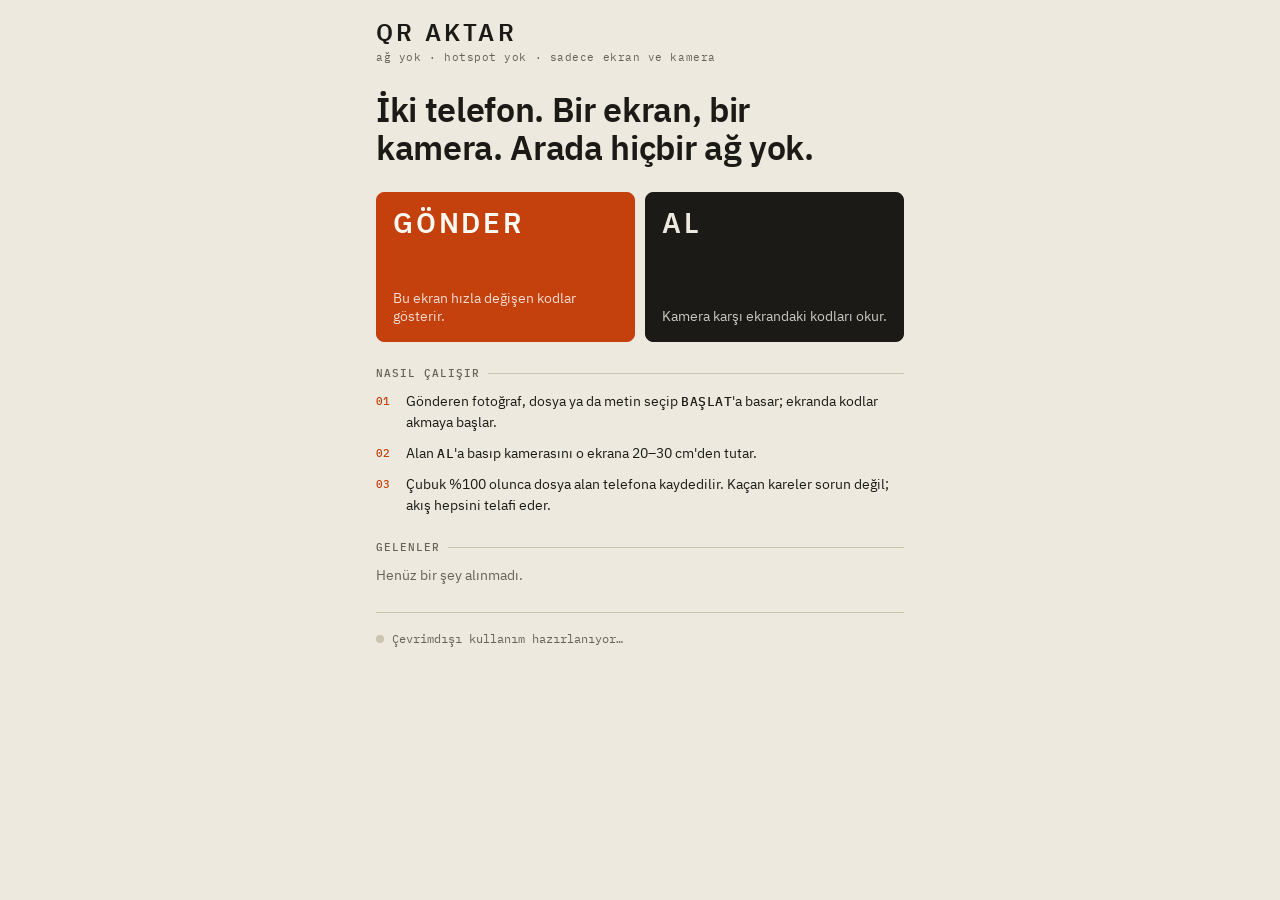
==== index.html @ 80747337 "QR Aktar: ekrandan kameraya, agsiz dosya ve fotograf aktarimi Fountain (LT) kodlama, Base45 ile QR a" ====
<!doctype html>
<html lang="tr">
<head>
<meta charset="utf-8">
<meta name="viewport" content="width=device-width, initial-scale=1, viewport-fit=cover">
<meta http-equiv="Content-Security-Policy" content="default-src 'self'; script-src 'self'; style-src 'self'; img-src 'self' blob: data:; media-src 'self' blob:; connect-src 'self' blob:; object-src 'none'; base-uri 'none'">
<title>QR Aktar</title>
<meta name="description" content="Ağ, hotspot ya da Bluetooth olmadan; yalnızca ekran ve kamerayla dosya ve fotoğraf aktarımı.">
<meta name="theme-color" content="#EDE9DE" media="(prefers-color-scheme: light)">
<meta name="theme-color" content="#131410" media="(prefers-color-scheme: dark)">
<meta name="mobile-web-app-capable" content="yes">
<meta name="apple-mobile-web-app-capable" content="yes">
<meta name="apple-mobile-web-app-title" content="QR Aktar">
<link rel="manifest" href="manifest.webmanifest">
<link rel="icon" href="icons/icon.svg" type="image/svg+xml">
<link rel="apple-touch-icon" href="icons/apple-touch-icon.png">
<link rel="stylesheet" href="style.css">
</head>
<body>

<svg class="sprite" aria-hidden="true" focusable="false">
  <symbol id="i-back" viewBox="0 0 24 24"><path d="M15 5l-7 7 7 7"/></symbol>
  <symbol id="i-close" viewBox="0 0 24 24"><path d="M6 6l12 12M18 6L6 18"/></symbol>
  <symbol id="i-photo" viewBox="0 0 24 24"><rect x="3" y="5" width="18" height="14" rx="2"/><circle cx="9" cy="10" r="1.8"/><path d="M21 16l-5-5-8 8"/></symbol>
  <symbol id="i-file" viewBox="0 0 24 24"><path d="M14 3H7a2 2 0 0 0-2 2v14a2 2 0 0 0 2 2h10a2 2 0 0 0 2-2V8z"/><path d="M14 3v5h5"/></symbol>
  <symbol id="i-trash" viewBox="0 0 24 24"><path d="M4 7h16M10 11v6M14 11v6M6 7l1 13h10l1-13M9 7V4h6v3"/></symbol>
</svg>

<!-- ANA SAYFA -->
<main class="view page" id="v-home">
  <header class="top">
    <div class="mark"><span class="mark-name">QR AKTAR</span><span class="mark-sub">ağ yok · hotspot yok · sadece ekran ve kamera</span></div>
  </header>

  <h1 class="hero">İki telefon. Bir ekran, bir kamera. Arada hiçbir ağ yok.</h1>

  <div class="modes">
    <button class="mode" id="go-send" type="button">
      <span class="mode-t">GÖNDER</span>
      <span class="mode-d">Bu ekran hızla değişen kodlar gösterir.</span>
    </button>
    <button class="mode mode-alt" id="go-recv" type="button">
      <span class="mode-t">AL</span>
      <span class="mode-d">Kamera karşı ekrandaki kodları okur.</span>
    </button>
  </div>

  <section class="block">
    <h2 class="label">Nasıl çalışır</h2>
    <ol class="steps">
      <li>Gönderen fotoğraf, dosya ya da metin seçip <b>BAŞLAT</b>'a basar; ekranda kodlar akmaya başlar.</li>
      <li>Alan <b>AL</b>'a basıp kamerasını o ekrana 20–30 cm'den tutar.</li>
      <li>Çubuk %100 olunca dosya alan telefona kaydedilir. Kaçan kareler sorun değil; akış hepsini telafi eder.</li>
    </ol>
  </section>

  <section class="block">
    <h2 class="label">Gelenler</h2>
    <ul class="items" id="items"></ul>
  </section>

  <footer class="foot-note">
    <p class="state" id="offline-state"><i class="led"></i><span>Çevrimdışı kullanım hazırlanıyor…</span></p>
    <button class="btn btn-sm" id="install" type="button" hidden>UYGULAMA OLARAK KUR</button>
    <p class="note" id="ios-hint" hidden>iPhone'da kurmak için: Safari'de Paylaş → “Ana Ekrana Ekle”.</p>
  </footer>
</main>

<!-- GÖNDERME HAZIRLIĞI -->
<main class="view page" id="v-setup" hidden>
  <header class="top">
    <button class="icon-btn" data-home type="button" aria-label="Geri"><svg class="ic"><use href="#i-back"/></svg></button>
    <span class="top-title">GÖNDER</span>
  </header>

  <section class="block">
    <h2 class="label">Ne gönderilecek</h2>
    <div class="pickers">
      <button class="pick" id="pick-photo-btn" type="button"><svg class="ic"><use href="#i-photo"/></svg>FOTOĞRAF</button>
      <button class="pick" id="pick-file-btn" type="button"><svg class="ic"><use href="#i-file"/></svg>DOSYA</button>
    </div>
    <input type="file" id="pick-photo" accept="image/*" hidden>
    <input type="file" id="pick-file" hidden>
    <textarea id="send-text" rows="3" maxlength="20000" placeholder="…ya da buraya bir metin yaz"></textarea>
  </section>

  <section class="chosen" id="chosen" hidden>
    <img class="chosen-img" id="chosen-img" alt="" hidden>
    <div class="chosen-row">
      <span class="ext" id="chosen-ext"></span>
      <div class="chosen-info"><div class="chosen-name" id="chosen-name"></div><div class="chosen-size" id="chosen-size"></div></div>
      <button class="icon-btn" id="chosen-clear" type="button" aria-label="Seçimi kaldır"><svg class="ic"><use href="#i-close"/></svg></button>
    </div>
  </section>

  <section class="block" id="opt-shrink" hidden>
    <h2 class="label">Fotoğraf boyutu</h2>
    <div class="seg" data-pref="shrink">
      <button type="button" data-v="1">KÜÇÜLT<small>hızlı</small></button>
      <button type="button" data-v="0">ORİJİNAL<small>yavaş</small></button>
    </div>
  </section>

  <section class="block">
    <h2 class="label">Kod yoğunluğu</h2>
    <div class="seg" data-pref="density">
      <button type="button" data-v="kolay">KOLAY<small>zor koşul</small></button>
      <button type="button" data-v="normal">NORMAL<small>önerilen</small></button>
      <button type="button" data-v="hizli">HIZLI<small>iyi kamera</small></button>
    </div>
  </section>

  <section class="block">
    <h2 class="label">Akış hızı</h2>
    <div class="seg" data-pref="fps">
      <button type="button" data-v="5">5<small>kare/sn</small></button>
      <button type="button" data-v="8">8<small>kare/sn</small></button>
      <button type="button" data-v="12">12<small>kare/sn</small></button>
    </div>
  </section>

  <div class="go">
    <p class="estimate" id="estimate">Önce bir şey seç.</p>
    <button class="btn btn-accent btn-wide btn-lg" id="start" type="button" disabled>BAŞLAT</button>
  </div>
</main>

<!-- GÖNDERİLİYOR -->
<section class="view stage stage-send" id="v-send" hidden>
  <header class="send-top">
    <span class="send-name" id="send-name"></span>
    <span class="send-count" id="send-count"></span>
  </header>
  <div class="qr-wrap"><canvas id="qr" width="21" height="21" aria-label="Akan kod"></canvas></div>
  <div class="send-ctrl">
    <p class="send-hint" id="send-hint">Alan telefonda çubuk %100 olunca <b>BİTİR</b>'e basın.</p>
    <div class="seg seg-sm" data-pref="density" data-live>
      <button type="button" data-v="kolay">KOLAY</button>
      <button type="button" data-v="normal">NORMAL</button>
      <button type="button" data-v="hizli">HIZLI</button>
    </div>
    <div class="seg seg-sm" data-pref="fps" data-live>
      <button type="button" data-v="5">5/sn</button>
      <button type="button" data-v="8">8/sn</button>
      <button type="button" data-v="12">12/sn</button>
    </div>
    <div class="row">
      <button class="btn" id="pause" type="button">DURAKLAT</button>
      <button class="btn btn-ink" id="stop" type="button">BİTİR</button>
    </div>
  </div>
</section>

<!-- ALINIYOR -->
<section class="view stage stage-recv" id="v-recv" hidden>
  <video id="cam" playsinline muted></video>
  <i class="aim" aria-hidden="true"></i>
  <button class="icon-btn recv-x" data-home type="button" aria-label="İptal"><svg class="ic"><use href="#i-close"/></svg></button>
  <div class="recv-panel">
    <div class="recv-line"><span id="recv-pct">%0</span><span id="recv-detail">Kod bekleniyor…</span></div>
    <div class="bar"><i id="recv-bar"></i></div>
    <p class="recv-hint" id="recv-hint">Kamerayı gönderen ekrana 20–30 cm'den, karşı karşıya tutun.</p>
  </div>
</section>

<!-- TAMAMLANDI / GELEN -->
<main class="view page" id="v-done" hidden>
  <header class="top">
    <button class="icon-btn" data-home type="button" aria-label="Geri"><svg class="ic"><use href="#i-back"/></svg></button>
    <span class="top-title" id="done-title">ALINDI</span>
  </header>
  <div class="done-view" id="done-view"></div>
  <div class="chosen-row done-row">
    <span class="ext" id="done-ext"></span>
    <div class="chosen-info"><div class="chosen-name" id="done-name"></div><div class="chosen-size" id="done-size"></div></div>
  </div>
  <div class="done-actions" id="done-actions"></div>
  <button class="btn btn-accent btn-wide btn-lg" id="again" type="button">YENİ AL</button>
</main>

<div class="toasts" id="toasts" aria-live="polite"></div>

<script src="vendor/qrcode.js"></script>
<script src="vendor/jsQR.js"></script>
<script src="core.js"></script>
<script src="app.js"></script>
</body>
</html>
---- style.css ----
/* QR Aktar — Telsiz ile aynı aile: kâğıt zemin, mürekkep, tek sinyal rengi. */

@font-face { font-family: "Plex Sans"; font-weight: 400; font-display: swap; src: url(fonts/ibm-plex-sans-latin-400-normal.woff2) format("woff2"); unicode-range: U+0000-00FF, U+0131, U+0152-0153, U+02BB-02BC, U+02C6, U+02DA, U+02DC, U+2000-206F, U+2074, U+20AC, U+2122, U+2191, U+2193, U+2212, U+2215, U+FEFF, U+FFFD; }
@font-face { font-family: "Plex Sans"; font-weight: 400; font-display: swap; src: url(fonts/ibm-plex-sans-latin-ext-400-normal.woff2) format("woff2"); unicode-range: U+0100-02AF, U+1E00-1E9F, U+1EF2-1EFF, U+2020, U+20A0-20AB, U+20AD-20C0, U+2113, U+2C60-2C7F, U+A720-A7FF; }
@font-face { font-family: "Plex Sans"; font-weight: 500; font-display: swap; src: url(fonts/ibm-plex-sans-latin-500-normal.woff2) format("woff2"); unicode-range: U+0000-00FF, U+0131, U+0152-0153, U+02BB-02BC, U+02C6, U+02DA, U+02DC, U+2000-206F, U+2074, U+20AC, U+2122, U+2191, U+2193, U+2212, U+2215, U+FEFF, U+FFFD; }
@font-face { font-family: "Plex Sans"; font-weight: 500; font-display: swap; src: url(fonts/ibm-plex-sans-latin-ext-500-normal.woff2) format("woff2"); unicode-range: U+0100-02AF, U+1E00-1E9F, U+1EF2-1EFF, U+2020, U+20A0-20AB, U+20AD-20C0, U+2113, U+2C60-2C7F, U+A720-A7FF; }
@font-face { font-family: "Plex Sans"; font-weight: 600; font-display: swap; src: url(fonts/ibm-plex-sans-latin-600-normal.woff2) format("woff2"); unicode-range: U+0000-00FF, U+0131, U+0152-0153, U+02BB-02BC, U+02C6, U+02DA, U+02DC, U+2000-206F, U+2074, U+20AC, U+2122, U+2191, U+2193, U+2212, U+2215, U+FEFF, U+FFFD; }
@font-face { font-family: "Plex Sans"; font-weight: 600; font-display: swap; src: url(fonts/ibm-plex-sans-latin-ext-600-normal.woff2) format("woff2"); unicode-range: U+0100-02AF, U+1E00-1E9F, U+1EF2-1EFF, U+2020, U+20A0-20AB, U+20AD-20C0, U+2113, U+2C60-2C7F, U+A720-A7FF; }
@font-face { font-family: "Plex Mono"; font-weight: 400; font-display: swap; src: url(fonts/ibm-plex-mono-latin-400-normal.woff2) format("woff2"); unicode-range: U+0000-00FF, U+0131, U+0152-0153, U+02BB-02BC, U+02C6, U+02DA, U+02DC, U+2000-206F, U+2074, U+20AC, U+2122, U+2191, U+2193, U+2212, U+2215, U+FEFF, U+FFFD; }
@font-face { font-family: "Plex Mono"; font-weight: 400; font-display: swap; src: url(fonts/ibm-plex-mono-latin-ext-400-normal.woff2) format("woff2"); unicode-range: U+0100-02AF, U+1E00-1E9F, U+1EF2-1EFF, U+2020, U+20A0-20AB, U+20AD-20C0, U+2113, U+2C60-2C7F, U+A720-A7FF; }
@font-face { font-family: "Plex Mono"; font-weight: 500; font-display: swap; src: url(fonts/ibm-plex-mono-latin-500-normal.woff2) format("woff2"); unicode-range: U+0000-00FF, U+0131, U+0152-0153, U+02BB-02BC, U+02C6, U+02DA, U+02DC, U+2000-206F, U+2074, U+20AC, U+2122, U+2191, U+2193, U+2212, U+2215, U+FEFF, U+FFFD; }
@font-face { font-family: "Plex Mono"; font-weight: 500; font-display: swap; src: url(fonts/ibm-plex-mono-latin-ext-500-normal.woff2) format("woff2"); unicode-range: U+0100-02AF, U+1E00-1E9F, U+1EF2-1EFF, U+2020, U+20A0-20AB, U+20AD-20C0, U+2113, U+2C60-2C7F, U+A720-A7FF; }

:root {
  --bg: #EDE9DE;
  --panel: #E3DECF;
  --surface: #FAF8F2;
  --ink: #1B1A16;
  --muted: #666255;
  --line: #C9C3B0;
  --line-soft: #D9D4C4;
  --accent: #C4400C;
  --accent-ink: #FFF9F3;
  --ok: #2B7A4B;
  --bad: #B3261E;
  --sans: "Plex Sans", system-ui, -apple-system, "Segoe UI", Roboto, sans-serif;
  --mono: "Plex Mono", ui-monospace, "Cascadia Mono", Consolas, monospace;
  --r: 5px;
  color-scheme: light dark;
}
@media (prefers-color-scheme: dark) {
  :root {
    --bg: #131410;
    --panel: #191B16;
    --surface: #21231D;
    --ink: #ECE8DC;
    --muted: #9B9783;
    --line: #363930;
    --line-soft: #2A2D25;
    --accent: #FF7A3D;
    --accent-ink: #1C0E06;
    --ok: #62BF87;
    --bad: #F2796F;
  }
}

* { box-sizing: border-box; }
[hidden] { display: none !important; }
html { background: var(--bg); }
body {
  margin: 0; min-height: 100vh; min-height: 100dvh;
  background: var(--bg); color: var(--ink);
  font: 16px/1.45 var(--sans);
  -webkit-text-size-adjust: 100%; -webkit-tap-highlight-color: transparent;
}
button, input, textarea { font: inherit; color: inherit; }
button { cursor: pointer; }
h1, h2, p { margin: 0; }
:focus-visible { outline: 2px solid var(--accent); outline-offset: 2px; }
.sprite { position: absolute; width: 0; height: 0; }
.ic { width: 22px; height: 22px; fill: none; stroke: currentColor; stroke-width: 1.8; stroke-linecap: round; stroke-linejoin: round; flex: none; }

/* ---------- ortak ---------- */
.label {
  display: flex; align-items: center; gap: 8px; margin: 0 0 12px;
  font: 500 11px/1 var(--mono); letter-spacing: .09em; text-transform: uppercase; color: var(--muted);
}
.label::after { content: ""; flex: 1; height: 1px; background: var(--line); }
.note { font-size: 13px; line-height: 1.5; color: var(--muted); }

.btn {
  display: inline-flex; align-items: center; justify-content: center; gap: 8px;
  min-height: 46px; padding: 0 18px;
  border: 1px solid var(--ink); border-radius: var(--r);
  background: transparent; color: var(--ink);
  font: 500 13px/1 var(--mono); letter-spacing: .07em; text-decoration: none; white-space: nowrap;
  transition: background .15s, color .15s, transform .08s;
}
.btn:hover { background: var(--ink); color: var(--bg); }
.btn:active { transform: translateY(1px); }
.btn:disabled { opacity: .4; pointer-events: none; }
.btn-accent { background: var(--accent); border-color: var(--accent); color: var(--accent-ink); }
.btn-accent:hover { background: var(--ink); border-color: var(--ink); color: var(--bg); }
.btn-wide { width: 100%; }
.btn-lg { min-height: 56px; font-size: 15px; letter-spacing: .12em; }
.btn-sm { min-height: 38px; padding: 0 12px; font-size: 12px; }

.icon-btn {
  display: inline-grid; place-items: center; width: 44px; height: 44px; flex: none;
  border: 1px solid transparent; border-radius: var(--r); background: transparent; color: var(--ink);
}
.icon-btn:hover { border-color: var(--line); background: var(--surface); }

.led { display: inline-block; width: 8px; height: 8px; border-radius: 50%; flex: none; background: var(--line); }
.on > .led { background: var(--ok); }

/* ---------- sayfa düzeni ---------- */
.page {
  width: min(100%, 560px); margin: 0 auto;
  padding: calc(14px + env(safe-area-inset-top)) 16px calc(28px + env(safe-area-inset-bottom));
  display: grid; gap: 26px; align-content: start;
}
.top { display: flex; align-items: center; gap: 10px; min-height: 48px; }
.top .icon-btn { margin-left: -10px; }
.mark { display: grid; gap: 6px; padding-top: 6px; }
.mark-name { font: 600 24px/1 var(--sans); letter-spacing: .14em; }
.mark-sub { font: 400 11px/1.3 var(--mono); letter-spacing: .05em; color: var(--muted); }
.top-title { font: 500 13px/1 var(--mono); letter-spacing: .12em; }

.hero { font: 600 clamp(26px, 7vw, 34px)/1.12 var(--sans); letter-spacing: -.01em; text-wrap: balance; }

.modes { display: grid; grid-template-columns: 1fr 1fr; gap: 10px; }
.mode {
  display: grid; gap: 10px; align-content: space-between; min-height: 150px; padding: 16px; text-align: left;
  border: 1px solid var(--accent); border-radius: 8px; background: var(--accent); color: var(--accent-ink);
  transition: transform .1s, background .15s, color .15s, border-color .15s;
}
.mode-alt { background: var(--ink); border-color: var(--ink); color: var(--bg); }
.mode:hover { background: var(--surface); color: var(--ink); border-color: var(--ink); }
.mode:active { transform: scale(.98); }
.mode-t { font: 600 28px/1 var(--sans); letter-spacing: .1em; }
.mode-d { font-size: 13.5px; line-height: 1.35; opacity: .85; }

.block { display: grid; }
.steps { margin: 0; padding: 0; list-style: none; counter-reset: s; display: grid; gap: 10px; font-size: 14px; line-height: 1.5; }
.steps li { counter-increment: s; position: relative; padding-left: 30px; }
.steps li::before { content: counter(s, decimal-leading-zero); position: absolute; left: 0; top: 0; font: 500 11px/1.9 var(--mono); color: var(--accent); }
.steps b { font: 500 12.5px var(--mono); letter-spacing: .04em; }

.items { list-style: none; margin: 0; padding: 0; display: grid; gap: 6px; }
.items:empty::before { content: "Henüz bir şey alınmadı."; font-size: 14px; color: var(--muted); }
.item {
  display: flex; align-items: center; gap: 12px; padding: 8px 6px 8px 8px;
  background: var(--surface); border: 1px solid var(--line-soft); border-radius: var(--r);
}
.item-open { flex: 1; min-width: 0; display: flex; align-items: center; gap: 12px; padding: 0; border: 0; background: none; text-align: left; }
.item-thumb { width: 46px; height: 46px; flex: none; object-fit: cover; border-radius: 3px; background: var(--line-soft); }
.item .icon-btn { width: 38px; height: 38px; color: var(--muted); }
.item .icon-btn .ic { width: 18px; height: 18px; }

.ext {
  display: grid; place-items: center; flex: none; width: 46px; height: 46px; border-radius: 3px;
  background: var(--accent); color: var(--accent-ink); font: 500 11px/1 var(--mono); letter-spacing: .05em;
}
.chosen-info { min-width: 0; flex: 1; }
.chosen-name { font-weight: 500; overflow: hidden; text-overflow: ellipsis; white-space: nowrap; }
.chosen-size { font: 400 12px/1.5 var(--mono); color: var(--muted); }

.foot-note { display: grid; gap: 10px; justify-items: start; padding-top: 6px; border-top: 1px solid var(--line); }
.state { display: flex; align-items: center; gap: 8px; padding-top: 12px; font: 400 12px/1.3 var(--mono); color: var(--muted); }

/* ---------- gönderme hazırlığı ---------- */
.pickers { display: grid; grid-template-columns: 1fr 1fr; gap: 10px; margin-bottom: 10px; }
.pick {
  display: flex; align-items: center; justify-content: center; gap: 10px; min-height: 64px;
  border: 1px solid var(--ink); border-radius: var(--r); background: var(--surface);
  font: 500 13px/1 var(--mono); letter-spacing: .08em;
}
.pick:hover { background: var(--ink); color: var(--bg); }
#send-text {
  width: 100%; padding: 12px 13px; resize: vertical; min-height: 84px;
  border: 1px solid var(--line); border-radius: var(--r); background: var(--surface); line-height: 1.45;
}
#send-text:focus { outline: none; border-color: var(--ink); }

.chosen { display: grid; gap: 10px; padding: 10px; border: 1px solid var(--ink); border-radius: 8px; background: var(--surface); }
.chosen-img { width: 100%; max-height: 260px; object-fit: contain; border-radius: 4px; background: var(--line-soft); }
.chosen-row { display: flex; align-items: center; gap: 12px; min-width: 0; }

.seg { display: grid; grid-auto-flow: column; grid-auto-columns: 1fr; border: 1px solid var(--ink); border-radius: var(--r); overflow: hidden; }
.seg button {
  display: grid; gap: 4px; justify-items: center; padding: 11px 6px; border: 0; border-left: 1px solid var(--ink);
  background: transparent; font: 500 13px/1 var(--mono); letter-spacing: .07em;
}
.seg button:first-child { border-left: 0; }
.seg button small { font: 400 10.5px/1 var(--mono); letter-spacing: .03em; color: var(--muted); }
.seg button[aria-pressed="true"] { background: var(--ink); color: var(--bg); }
.seg button[aria-pressed="true"] small { color: inherit; opacity: .7; }

.go { display: grid; gap: 12px; padding-top: 4px; }
.estimate { font: 500 13px/1.45 var(--mono); letter-spacing: .02em; color: var(--muted); }
.estimate b { color: var(--ink); font-weight: 500; }
.estimate .warn { color: var(--accent); }

/* ---------- sahneler (tam ekran) ---------- */
.stage { position: fixed; inset: 0; z-index: 10; }

/* gönderen: her temada beyaz zemin, en yüksek karşıtlık */
.stage-send {
  display: grid; grid-template-rows: auto minmax(0, 1fr) auto;
  background: #fff; color: #111;
  padding: calc(8px + env(safe-area-inset-top)) 12px calc(10px + env(safe-area-inset-bottom));
}
.send-top { display: flex; justify-content: space-between; gap: 12px; padding: 4px 4px 8px; font: 500 12px/1.3 var(--mono); letter-spacing: .04em; }
.send-name { min-width: 0; overflow: hidden; text-overflow: ellipsis; white-space: nowrap; }
.send-count { flex: none; color: #555; }
.qr-wrap { display: grid; place-items: center; min-height: 0; }
#qr {
  width: min(100%, 58vh, 720px);
  width: min(100%, 100cqh, 720px); aspect-ratio: 1; height: auto; max-height: 100%;
  image-rendering: pixelated; image-rendering: crisp-edges;
}
.qr-wrap { container-type: size; }
.send-ctrl { display: grid; gap: 8px; width: min(100%, 520px); margin: 0 auto; }
.send-hint { font-size: 13.5px; line-height: 1.4; text-align: center; color: #333; }
.send-hint b { font: 500 12.5px var(--mono); }
.stage-send .seg, .stage-send .seg button { border-color: #111; }
.stage-send .seg button { color: #111; padding: 9px 4px; font-size: 12px; }
.stage-send .seg button[aria-pressed="true"] { background: #111; color: #fff; }
.stage-send .row { display: grid; grid-template-columns: 1fr 1fr; gap: 8px; }
.stage-send .btn { border-color: #111; color: #111; }
.stage-send .btn-ink, .stage-send .btn:hover { background: #111; color: #fff; }

/* alan: kamera */
.stage-recv { background: #000; color: #fff; overflow: hidden; }
#cam { position: absolute; inset: 0; width: 100%; height: 100%; object-fit: cover; }
.aim {
  position: absolute; left: 50%; top: 42%; width: min(78vw, 62vh); aspect-ratio: 1; transform: translate(-50%, -50%);
  pointer-events: none;
  background:
    linear-gradient(#FF7A3D 0 0) top left / 30px 3px, linear-gradient(#FF7A3D 0 0) top left / 3px 30px,
    linear-gradient(#FF7A3D 0 0) top right / 30px 3px, linear-gradient(#FF7A3D 0 0) top right / 3px 30px,
    linear-gradient(#FF7A3D 0 0) bottom left / 30px 3px, linear-gradient(#FF7A3D 0 0) bottom left / 3px 30px,
    linear-gradient(#FF7A3D 0 0) bottom right / 30px 3px, linear-gradient(#FF7A3D 0 0) bottom right / 3px 30px;
  background-repeat: no-repeat;
}
.stage-recv.hit .aim { filter: drop-shadow(0 0 6px #FF7A3D); }
.recv-x { position: absolute; top: calc(10px + env(safe-area-inset-top)); right: 10px; color: #fff; background: rgba(0, 0, 0, .45); }
.recv-x:hover { background: rgba(0, 0, 0, .7); border-color: transparent; }
.recv-panel {
  position: absolute; left: 0; right: 0; bottom: 0; display: grid; gap: 10px;
  padding: 18px 18px calc(18px + env(safe-area-inset-bottom));
  background: linear-gradient(transparent, rgba(0, 0, 0, .82) 28%);
}
.recv-line { display: flex; align-items: baseline; justify-content: space-between; gap: 12px; font: 500 12px/1.3 var(--mono); letter-spacing: .03em; color: #ddd; }
#recv-pct { font: 600 34px/1 var(--sans); color: #fff; letter-spacing: 0; }
#recv-detail { text-align: right; }
.bar { height: 6px; border-radius: 3px; background: rgba(255, 255, 255, .2); overflow: hidden; }
.bar i { display: block; height: 100%; background: #FF7A3D; transform: scaleX(0); transform-origin: left; transition: transform .15s linear; }
.recv-hint { font-size: 14px; line-height: 1.4; color: #eee; }
.recv-hint.warn { color: #FFB38A; }

/* ---------- tamamlandı ---------- */
.done-view:empty { display: none; }
.done-view img { display: block; width: 100%; max-height: 60vh; object-fit: contain; border-radius: 6px; background: var(--line-soft); }
.done-view pre {
  margin: 0; padding: 14px; max-height: 50vh; overflow: auto; white-space: pre-wrap; overflow-wrap: anywhere;
  border: 1px solid var(--line); border-radius: 6px; background: var(--surface); font: 400 15px/1.5 var(--sans);
}
.done-actions { display: grid; grid-auto-flow: column; grid-auto-columns: 1fr; gap: 8px; }
.done-actions:empty { display: none; }

.toasts { position: fixed; left: 0; right: 0; bottom: calc(24px + env(safe-area-inset-bottom)); z-index: 60; display: grid; gap: 8px; justify-items: center; pointer-events: none; padding: 0 16px; }
.toast { max-width: 100%; padding: 11px 15px; border-radius: var(--r); background: var(--ink); color: var(--bg); font-size: 14px; line-height: 1.35; animation: rise .18s ease-out both; }
.stage-send ~ .toasts .toast, .toast.light { background: #111; color: #fff; }
@keyframes rise { from { opacity: 0; transform: translateY(6px); } }

@media (prefers-reduced-motion: reduce) {
  *, *::before, *::after { animation-duration: .01ms !important; transition-duration: .01ms !important; }
}
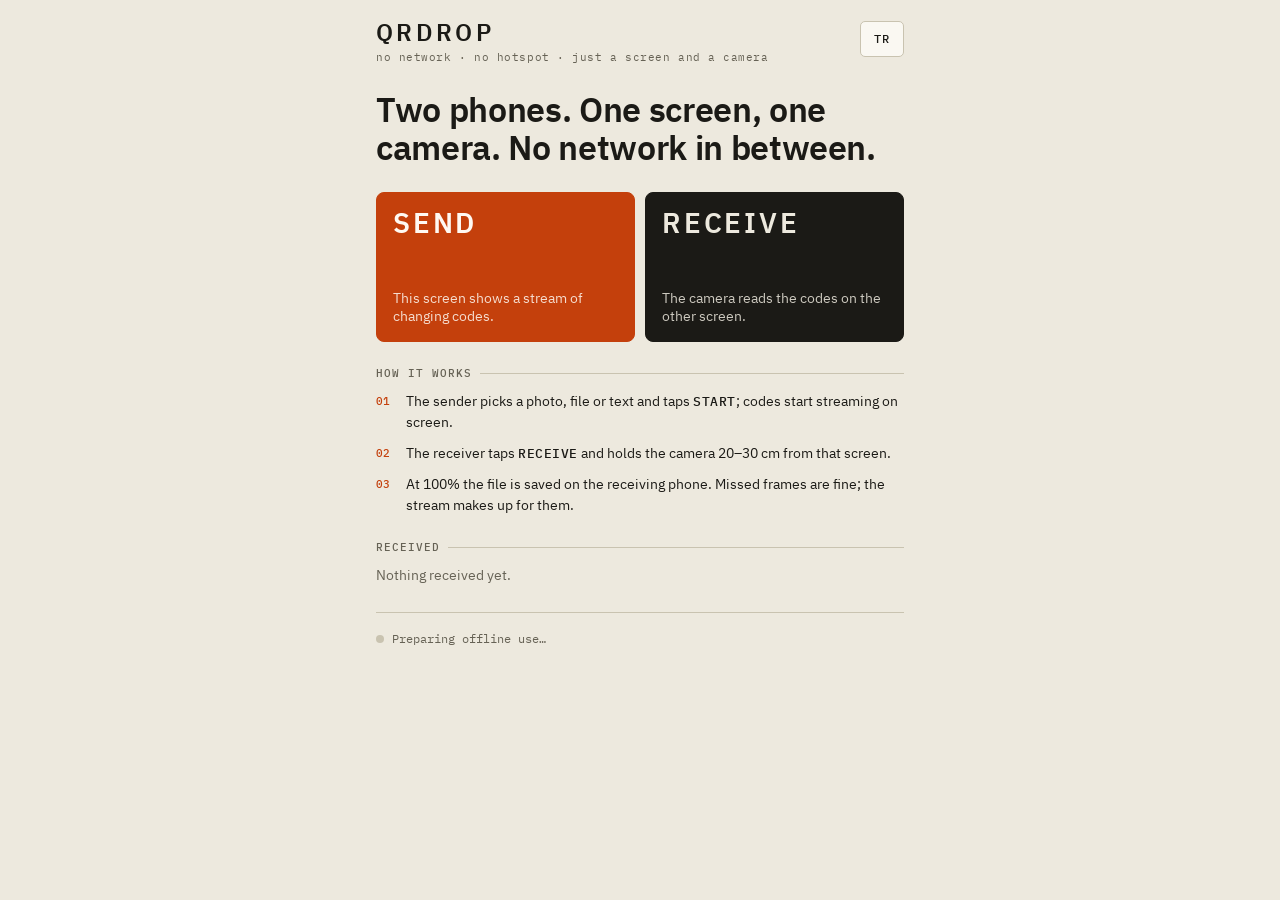
==== commit 3e0e0da2: "QRDrop: Ingilizce/Turkce arayuz, rol degistirme, yeni ad - Arayuz dil dugmesiyle Turkce ve Ingilizce" ====
--- a/index.html
+++ b/index.html
@@ -4,13 +4,13 @@
 <meta charset="utf-8">
 <meta name="viewport" content="width=device-width, initial-scale=1, viewport-fit=cover">
 <meta http-equiv="Content-Security-Policy" content="default-src 'self'; script-src 'self'; style-src 'self'; img-src 'self' blob: data:; media-src 'self' blob:; connect-src 'self' blob:; object-src 'none'; base-uri 'none'">
-<title>QR Aktar</title>
-<meta name="description" content="Ağ, hotspot ya da Bluetooth olmadan; yalnızca ekran ve kamerayla dosya ve fotoğraf aktarımı.">
+<title>QRDrop</title>
+<meta name="description" content="File, photo and text transfer with no network, hotspot or Bluetooth — just a screen and a camera. / Ağ, hotspot ya da Bluetooth olmadan; yalnızca ekran ve kamerayla aktarım.">
 <meta name="theme-color" content="#EDE9DE" media="(prefers-color-scheme: light)">
 <meta name="theme-color" content="#131410" media="(prefers-color-scheme: dark)">
 <meta name="mobile-web-app-capable" content="yes">
 <meta name="apple-mobile-web-app-capable" content="yes">
-<meta name="apple-mobile-web-app-title" content="QR Aktar">
+<meta name="apple-mobile-web-app-title" content="QRDrop">
 <link rel="manifest" href="manifest.webmanifest">
 <link rel="icon" href="icons/icon.svg" type="image/svg+xml">
 <link rel="apple-touch-icon" href="icons/apple-touch-icon.png">
@@ -26,62 +26,64 @@
   <symbol id="i-trash" viewBox="0 0 24 24"><path d="M4 7h16M10 11v6M14 11v6M6 7l1 13h10l1-13M9 7V4h6v3"/></symbol>
 </svg>
 
-<!-- ANA SAYFA -->
+<!-- ANA SAYFA / HOME -->
 <main class="view page" id="v-home">
   <header class="top">
-    <div class="mark"><span class="mark-name">QR AKTAR</span><span class="mark-sub">ağ yok · hotspot yok · sadece ekran ve kamera</span></div>
+    <div class="mark"><span class="mark-name">QRDROP</span><span class="mark-sub" data-i18n="tagline"></span></div>
+    <button class="lang" data-lang type="button" aria-label="Dil / Language"></button>
   </header>
 
-  <h1 class="hero">İki telefon. Bir ekran, bir kamera. Arada hiçbir ağ yok.</h1>
+  <h1 class="hero" data-i18n="hero"></h1>
 
   <div class="modes">
     <button class="mode" id="go-send" type="button">
-      <span class="mode-t">GÖNDER</span>
-      <span class="mode-d">Bu ekran hızla değişen kodlar gösterir.</span>
+      <span class="mode-t" data-i18n="send"></span>
+      <span class="mode-d" data-i18n="sendDesc"></span>
     </button>
     <button class="mode mode-alt" id="go-recv" type="button">
-      <span class="mode-t">AL</span>
-      <span class="mode-d">Kamera karşı ekrandaki kodları okur.</span>
+      <span class="mode-t" data-i18n="recv"></span>
+      <span class="mode-d" data-i18n="recvDesc"></span>
     </button>
   </div>
 
   <section class="block">
-    <h2 class="label">Nasıl çalışır</h2>
+    <h2 class="label" data-i18n="how"></h2>
     <ol class="steps">
-      <li>Gönderen fotoğraf, dosya ya da metin seçip <b>BAŞLAT</b>'a basar; ekranda kodlar akmaya başlar.</li>
-      <li>Alan <b>AL</b>'a basıp kamerasını o ekrana 20–30 cm'den tutar.</li>
-      <li>Çubuk %100 olunca dosya alan telefona kaydedilir. Kaçan kareler sorun değil; akış hepsini telafi eder.</li>
+      <li data-i18n-html="step1"></li>
+      <li data-i18n-html="step2"></li>
+      <li data-i18n-html="step3"></li>
     </ol>
   </section>
 
   <section class="block">
-    <h2 class="label">Gelenler</h2>
+    <h2 class="label" data-i18n="received"></h2>
     <ul class="items" id="items"></ul>
   </section>
 
   <footer class="foot-note">
-    <p class="state" id="offline-state"><i class="led"></i><span>Çevrimdışı kullanım hazırlanıyor…</span></p>
-    <button class="btn btn-sm" id="install" type="button" hidden>UYGULAMA OLARAK KUR</button>
-    <p class="note" id="ios-hint" hidden>iPhone'da kurmak için: Safari'de Paylaş → “Ana Ekrana Ekle”.</p>
+    <p class="state" id="offline-state"><i class="led"></i><span data-i18n="offlinePrep"></span></p>
+    <button class="btn btn-sm" id="install" type="button" data-i18n="install" hidden></button>
+    <p class="note" id="ios-hint" data-i18n="iosHint" hidden></p>
   </footer>
 </main>
 
-<!-- GÖNDERME HAZIRLIĞI -->
+<!-- GÖNDERME HAZIRLIĞI / SEND SETUP -->
 <main class="view page" id="v-setup" hidden>
   <header class="top">
-    <button class="icon-btn" data-home type="button" aria-label="Geri"><svg class="ic"><use href="#i-back"/></svg></button>
-    <span class="top-title">GÖNDER</span>
+    <button class="icon-btn" data-home type="button" data-i18n-aria="back"><svg class="ic"><use href="#i-back"/></svg></button>
+    <span class="top-title" data-i18n="send"></span>
+    <button class="lang" data-lang type="button" aria-label="Dil / Language"></button>
   </header>
 
   <section class="block">
-    <h2 class="label">Ne gönderilecek</h2>
+    <h2 class="label" data-i18n="what"></h2>
     <div class="pickers">
-      <button class="pick" id="pick-photo-btn" type="button"><svg class="ic"><use href="#i-photo"/></svg>FOTOĞRAF</button>
-      <button class="pick" id="pick-file-btn" type="button"><svg class="ic"><use href="#i-file"/></svg>DOSYA</button>
+      <button class="pick" id="pick-photo-btn" type="button"><svg class="ic"><use href="#i-photo"/></svg><span data-i18n="photo"></span></button>
+      <button class="pick" id="pick-file-btn" type="button"><svg class="ic"><use href="#i-file"/></svg><span data-i18n="file"></span></button>
     </div>
     <input type="file" id="pick-photo" accept="image/*" hidden>
     <input type="file" id="pick-file" hidden>
-    <textarea id="send-text" rows="3" maxlength="20000" placeholder="…ya da buraya bir metin yaz"></textarea>
+    <textarea id="send-text" rows="3" maxlength="20000" data-i18n-ph="textPh"></textarea>
   </section>
 
   <section class="chosen" id="chosen" hidden>
@@ -89,85 +91,87 @@
     <div class="chosen-row">
       <span class="ext" id="chosen-ext"></span>
       <div class="chosen-info"><div class="chosen-name" id="chosen-name"></div><div class="chosen-size" id="chosen-size"></div></div>
-      <button class="icon-btn" id="chosen-clear" type="button" aria-label="Seçimi kaldır"><svg class="ic"><use href="#i-close"/></svg></button>
+      <button class="icon-btn" id="chosen-clear" type="button" data-i18n-aria="clear"><svg class="ic"><use href="#i-close"/></svg></button>
     </div>
   </section>
 
   <section class="block" id="opt-shrink" hidden>
-    <h2 class="label">Fotoğraf boyutu</h2>
+    <h2 class="label" data-i18n="photoSize"></h2>
     <div class="seg" data-pref="shrink">
-      <button type="button" data-v="1">KÜÇÜLT<small>hızlı</small></button>
-      <button type="button" data-v="0">ORİJİNAL<small>yavaş</small></button>
+      <button type="button" data-v="1"><span data-i18n="shrink"></span><small data-i18n="shrinkSub"></small></button>
+      <button type="button" data-v="0"><span data-i18n="original"></span><small data-i18n="originalSub"></small></button>
     </div>
   </section>
 
   <section class="block">
-    <h2 class="label">Kod yoğunluğu</h2>
+    <h2 class="label" data-i18n="density"></h2>
     <div class="seg" data-pref="density">
-      <button type="button" data-v="kolay">KOLAY<small>zor koşul</small></button>
-      <button type="button" data-v="normal">NORMAL<small>önerilen</small></button>
-      <button type="button" data-v="hizli">HIZLI<small>iyi kamera</small></button>
+      <button type="button" data-v="kolay"><span data-i18n="easy"></span><small data-i18n="easySub"></small></button>
+      <button type="button" data-v="normal"><span data-i18n="normal"></span><small data-i18n="normalSub"></small></button>
+      <button type="button" data-v="hizli"><span data-i18n="fast"></span><small data-i18n="fastSub"></small></button>
     </div>
   </section>
 
   <section class="block">
-    <h2 class="label">Akış hızı</h2>
+    <h2 class="label" data-i18n="speed"></h2>
     <div class="seg" data-pref="fps">
-      <button type="button" data-v="5">5<small>kare/sn</small></button>
-      <button type="button" data-v="8">8<small>kare/sn</small></button>
-      <button type="button" data-v="12">12<small>kare/sn</small></button>
+      <button type="button" data-v="5">5<small data-i18n="fps"></small></button>
+      <button type="button" data-v="8">8<small data-i18n="fps"></small></button>
+      <button type="button" data-v="12">12<small data-i18n="fps"></small></button>
     </div>
   </section>
 
   <div class="go">
-    <p class="estimate" id="estimate">Önce bir şey seç.</p>
-    <button class="btn btn-accent btn-wide btn-lg" id="start" type="button" disabled>BAŞLAT</button>
+    <p class="estimate" id="estimate"></p>
+    <button class="btn btn-accent btn-wide btn-lg" id="start" type="button" data-i18n="start" disabled></button>
   </div>
 </main>
 
-<!-- GÖNDERİLİYOR -->
+<!-- GÖNDERİLİYOR / SENDING -->
 <section class="view stage stage-send" id="v-send" hidden>
   <header class="send-top">
     <span class="send-name" id="send-name"></span>
     <span class="send-count" id="send-count"></span>
   </header>
-  <div class="qr-wrap"><canvas id="qr" width="21" height="21" aria-label="Akan kod"></canvas></div>
+  <div class="qr-wrap"><canvas id="qr" width="21" height="21" aria-label="QR"></canvas></div>
   <div class="send-ctrl">
-    <p class="send-hint" id="send-hint">Alan telefonda çubuk %100 olunca <b>BİTİR</b>'e basın.</p>
+    <p class="send-hint" data-i18n-html="sendHint"></p>
     <div class="seg seg-sm" data-pref="density" data-live>
-      <button type="button" data-v="kolay">KOLAY</button>
-      <button type="button" data-v="normal">NORMAL</button>
-      <button type="button" data-v="hizli">HIZLI</button>
+      <button type="button" data-v="kolay" data-i18n="easy"></button>
+      <button type="button" data-v="normal" data-i18n="normal"></button>
+      <button type="button" data-v="hizli" data-i18n="fast"></button>
     </div>
     <div class="seg seg-sm" data-pref="fps" data-live>
-      <button type="button" data-v="5">5/sn</button>
-      <button type="button" data-v="8">8/sn</button>
-      <button type="button" data-v="12">12/sn</button>
+      <button type="button" data-v="5">5<span data-i18n="fpsShort"></span></button>
+      <button type="button" data-v="8">8<span data-i18n="fpsShort"></span></button>
+      <button type="button" data-v="12">12<span data-i18n="fpsShort"></span></button>
     </div>
     <div class="row">
-      <button class="btn" id="pause" type="button">DURAKLAT</button>
-      <button class="btn btn-ink" id="stop" type="button">BİTİR</button>
+      <button class="btn" id="pause" type="button" data-i18n="pause"></button>
+      <button class="btn btn-ink" id="stop" type="button" data-i18n="stop"></button>
     </div>
+    <button class="swap" id="swap-to-recv" type="button" data-i18n="swapToRecv"></button>
   </div>
 </section>
 
-<!-- ALINIYOR -->
+<!-- ALINIYOR / RECEIVING -->
 <section class="view stage stage-recv" id="v-recv" hidden>
   <video id="cam" playsinline muted></video>
   <i class="aim" aria-hidden="true"></i>
-  <button class="icon-btn recv-x" data-home type="button" aria-label="İptal"><svg class="ic"><use href="#i-close"/></svg></button>
+  <button class="icon-btn recv-x" data-home type="button" data-i18n-aria="cancel"><svg class="ic"><use href="#i-close"/></svg></button>
   <div class="recv-panel">
-    <div class="recv-line"><span id="recv-pct">%0</span><span id="recv-detail">Kod bekleniyor…</span></div>
+    <div class="recv-line"><span id="recv-pct">%0</span><span id="recv-detail"></span></div>
     <div class="bar"><i id="recv-bar"></i></div>
-    <p class="recv-hint" id="recv-hint">Kamerayı gönderen ekrana 20–30 cm'den, karşı karşıya tutun.</p>
+    <p class="recv-hint" id="recv-hint"></p>
+    <button class="swap swap-dark" id="swap-to-send" type="button" data-i18n="swapToSend"></button>
   </div>
 </section>
 
-<!-- TAMAMLANDI / GELEN -->
+<!-- TAMAMLANDI / DONE -->
 <main class="view page" id="v-done" hidden>
   <header class="top">
-    <button class="icon-btn" data-home type="button" aria-label="Geri"><svg class="ic"><use href="#i-back"/></svg></button>
-    <span class="top-title" id="done-title">ALINDI</span>
+    <button class="icon-btn" data-home type="button" data-i18n-aria="back"><svg class="ic"><use href="#i-back"/></svg></button>
+    <span class="top-title" id="done-title"></span>
   </header>
   <div class="done-view" id="done-view"></div>
   <div class="chosen-row done-row">
@@ -175,11 +179,12 @@
     <div class="chosen-info"><div class="chosen-name" id="done-name"></div><div class="chosen-size" id="done-size"></div></div>
   </div>
   <div class="done-actions" id="done-actions"></div>
-  <button class="btn btn-accent btn-wide btn-lg" id="again" type="button">YENİ AL</button>
+  <button class="btn btn-accent btn-wide btn-lg" id="again" type="button" data-i18n="again"></button>
 </main>
 
 <div class="toasts" id="toasts" aria-live="polite"></div>
 
+<script src="i18n.js"></script>
 <script src="vendor/qrcode.js"></script>
 <script src="vendor/jsQR.js"></script>
 <script src="core.js"></script>
--- a/style.css
+++ b/style.css
@@ -128,7 +128,13 @@
 .steps b { font: 500 12.5px var(--mono); letter-spacing: .04em; }
 
 .items { list-style: none; margin: 0; padding: 0; display: grid; gap: 6px; }
-.items:empty::before { content: "Henüz bir şey alınmadı."; font-size: 14px; color: var(--muted); }
+.items:empty::before { content: var(--empty-items, ""); font-size: 14px; color: var(--muted); }
+.lang {
+  margin-left: auto; min-width: 44px; min-height: 36px; padding: 0 10px; align-self: center;
+  border: 1px solid var(--line); border-radius: var(--r); background: var(--surface);
+  font: 500 12px/1 var(--mono); letter-spacing: .1em;
+}
+.lang:hover { border-color: var(--ink); }
 .item {
   display: flex; align-items: center; gap: 12px; padding: 8px 6px 8px 8px;
   background: var(--surface); border: 1px solid var(--line-soft); border-radius: var(--r);
@@ -210,6 +216,14 @@
 .stage-send .row { display: grid; grid-template-columns: 1fr 1fr; gap: 8px; }
 .stage-send .btn { border-color: #111; color: #111; }
 .stage-send .btn-ink, .stage-send .btn:hover { background: #111; color: #fff; }
+
+.swap {
+  min-height: 42px; padding: 0 12px; border: 1px dashed #111; border-radius: var(--r); background: transparent; color: #111;
+  font: 500 12px/1 var(--mono); letter-spacing: .07em;
+}
+.swap:hover { border-style: solid; background: #111; color: #fff; }
+.swap-dark { border-color: rgba(255, 255, 255, .6); color: #fff; }
+.swap-dark:hover { background: #fff; color: #111; }
 
 /* alan: kamera */
 .stage-recv { background: #000; color: #fff; overflow: hidden; }
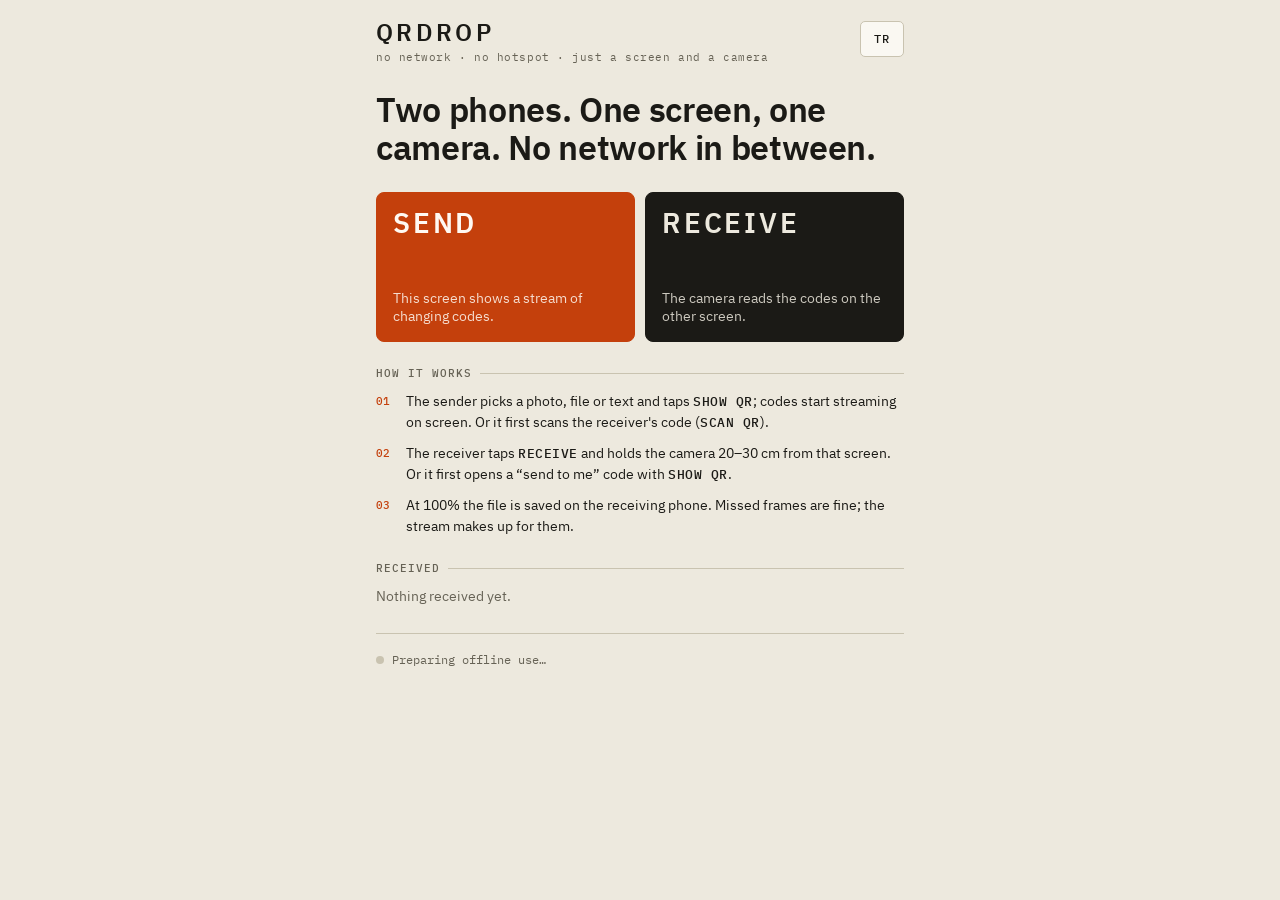
==== commit bf767535: "Her iki yonde QR goster / QR okut - AL: "bana gonder" kodu gosterme (uygulama adresi + #send; normal" ====
--- a/index.html
+++ b/index.html
@@ -124,6 +124,8 @@
   <div class="go">
     <p class="estimate" id="estimate"></p>
     <button class="btn btn-accent btn-wide btn-lg" id="start" type="button" data-i18n="start" disabled></button>
+    <button class="btn btn-wide btn-lg" id="start-scan" type="button" data-i18n="startScan" disabled></button>
+    <p class="note" data-i18n="startNote"></p>
   </div>
 </main>
 
@@ -163,7 +165,17 @@
     <div class="recv-line"><span id="recv-pct">%0</span><span id="recv-detail"></span></div>
     <div class="bar"><i id="recv-bar"></i></div>
     <p class="recv-hint" id="recv-hint"></p>
-    <button class="swap swap-dark" id="swap-to-send" type="button" data-i18n="swapToSend"></button>
+    <div class="recv-btns">
+      <button class="swap swap-dark swap-strong" id="show-req" type="button" data-i18n="showReq"></button>
+      <button class="swap swap-dark" id="swap-to-send" type="button" data-i18n="swapToSend"></button>
+    </div>
+  </div>
+  <div class="req" id="req" hidden>
+    <span class="req-tag" data-i18n="reqTag"></span>
+    <h2 class="req-title" data-i18n="reqTitle"></h2>
+    <div class="req-qr"><canvas id="req-qr" width="21" height="21" aria-label="QR"></canvas></div>
+    <p class="req-text" data-i18n="reqText"></p>
+    <button class="btn btn-ink btn-wide btn-lg" id="req-done" type="button" data-i18n="reqDone"></button>
   </div>
 </section>
 
--- a/style.css
+++ b/style.css
@@ -81,8 +81,8 @@
 .btn:disabled { opacity: .4; pointer-events: none; }
 .btn-accent { background: var(--accent); border-color: var(--accent); color: var(--accent-ink); }
 .btn-accent:hover { background: var(--ink); border-color: var(--ink); color: var(--bg); }
-.btn-wide { width: 100%; }
-.btn-lg { min-height: 56px; font-size: 15px; letter-spacing: .12em; }
+.btn-wide { width: 100%; white-space: normal; text-align: center; line-height: 1.3; padding-block: 10px; }
+.btn-lg { min-height: 56px; font-size: 15px; letter-spacing: .08em; }
 .btn-sm { min-height: 38px; padding: 0 12px; font-size: 12px; }
 
 .icon-btn {
@@ -224,6 +224,25 @@
 .swap:hover { border-style: solid; background: #111; color: #fff; }
 .swap-dark { border-color: rgba(255, 255, 255, .6); color: #fff; }
 .swap-dark:hover { background: #fff; color: #111; }
+
+.swap-strong { border-style: solid; background: #fff; color: #111; }
+.recv-btns { display: grid; gap: 8px; }
+.stage-recv.mode-req .recv-line, .stage-recv.mode-req .bar, .stage-recv.mode-req .recv-btns { display: none; }
+
+/* "bana gönder" kodu: beyaz zemin, en yüksek karşıtlık */
+.req {
+  position: absolute; inset: 0; z-index: 2; overflow-y: auto;
+  display: grid; align-content: center; justify-items: center; gap: 14px; text-align: center;
+  padding: calc(18px + env(safe-area-inset-top)) 18px calc(18px + env(safe-area-inset-bottom));
+  background: #fff; color: #111;
+}
+.req-tag { font: 500 11px/1 var(--mono); letter-spacing: .12em; color: #C4400C; }
+.req-title { font: 600 26px/1.15 var(--sans); max-width: 18ch; text-wrap: balance; }
+.req-qr { width: min(86vw, 52vh, 420px); aspect-ratio: 1; }
+#req-qr { width: 100%; height: 100%; image-rendering: pixelated; image-rendering: crisp-edges; }
+.req-text { max-width: 36ch; font-size: 14.5px; line-height: 1.45; color: #333; }
+.req .btn { max-width: 420px; background: #111; border-color: #111; color: #fff; }
+.req .btn:hover { background: #C4400C; border-color: #C4400C; }
 
 /* alan: kamera */
 .stage-recv { background: #000; color: #fff; overflow: hidden; }
@@ -267,6 +286,7 @@
 .toasts { position: fixed; left: 0; right: 0; bottom: calc(24px + env(safe-area-inset-bottom)); z-index: 60; display: grid; gap: 8px; justify-items: center; pointer-events: none; padding: 0 16px; }
 .toast { max-width: 100%; padding: 11px 15px; border-radius: var(--r); background: var(--ink); color: var(--bg); font-size: 14px; line-height: 1.35; animation: rise .18s ease-out both; }
 .stage-send ~ .toasts .toast, .toast.light { background: #111; color: #fff; }
+.stage-recv:not([hidden]) ~ .toasts { top: calc(64px + env(safe-area-inset-top)); bottom: auto; }
 @keyframes rise { from { opacity: 0; transform: translateY(6px); } }
 
 @media (prefers-reduced-motion: reduce) {
